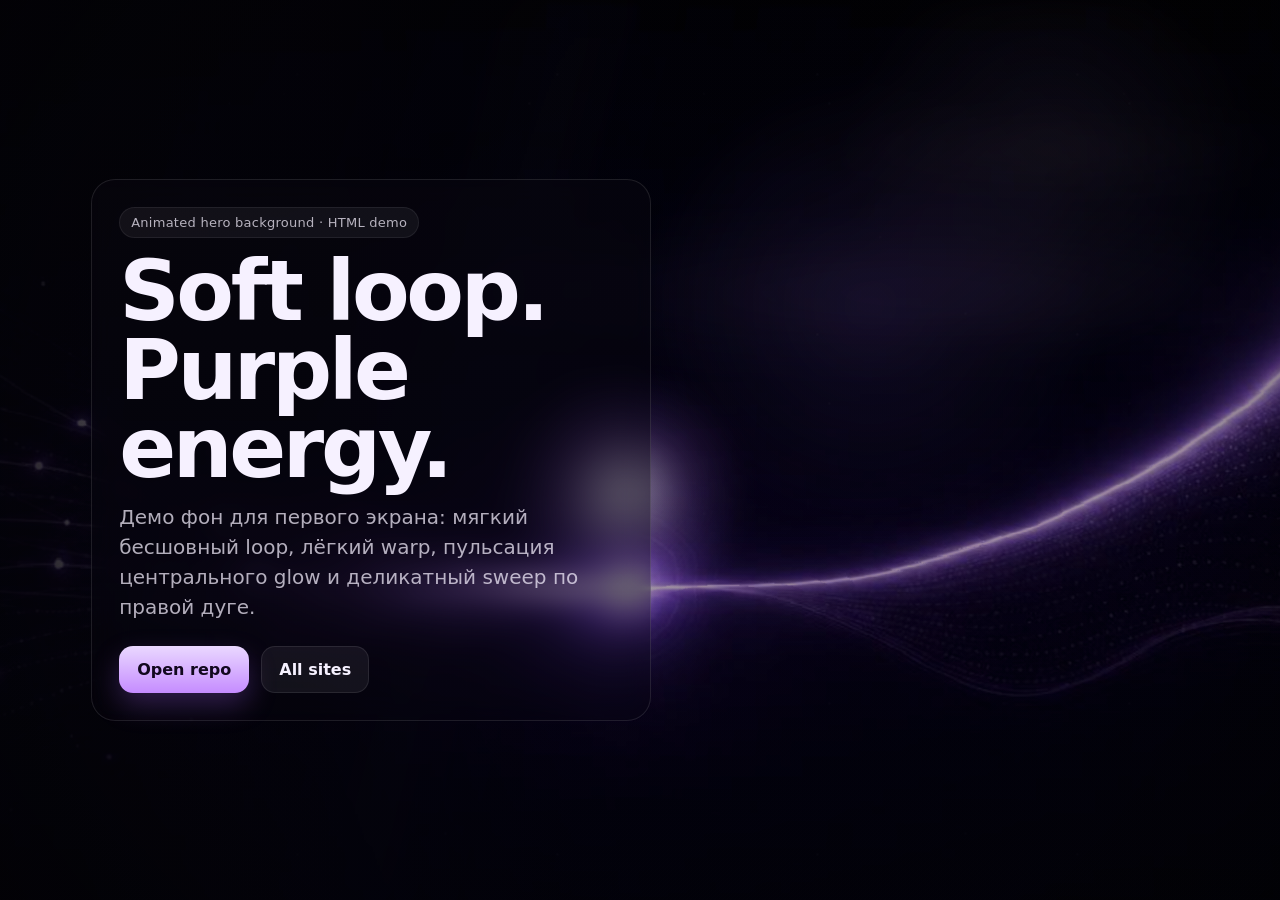
==== animated-hero-background/index.html @ c5ed8a29 "Add animated hero background demo" ====
<!DOCTYPE html>
<html lang="ru">
<head>
  <meta charset="UTF-8" />
  <meta name="viewport" content="width=device-width, initial-scale=1.0" />
  <title>Animated Hero Background</title>
  <style>
    :root {
      --hero-height: 100svh;
      --content-width: 1200px;
      --text: #f6f1ff;
      --muted: rgba(246, 241, 255, 0.72);
      --panel: rgba(7, 6, 14, 0.32);
      --border: rgba(255, 255, 255, 0.08);
    }

    * { box-sizing: border-box; }
    html, body { margin: 0; min-height: 100%; }
    body {
      background: #04030a;
      color: var(--text);
      font-family: Inter, ui-sans-serif, system-ui, -apple-system, BlinkMacSystemFont, "Segoe UI", sans-serif;
    }

    .hero {
      position: relative;
      min-height: var(--hero-height);
      overflow: hidden;
      isolation: isolate;
      background:
        radial-gradient(circle at 50% 46%, #161127 0%, #09070f 45%, #030208 100%);
    }

    .hero__bg,
    .hero__glow,
    .hero__flare,
    .hero__arc,
    .hero__sweep,
    .hero__dust,
    .hero__vignette,
    .hero__shade {
      position: absolute;
      inset: 0;
      pointer-events: none;
    }

    .hero__bg {
      background-image: url('[data-uri]');
      background-size: cover;
      background-position: center;
      transform: scale(1.035);
      filter: url(#heroWarp) saturate(1.07) contrast(1.04) brightness(0.97);
      opacity: 0.95;
      transform-origin: center center;
      will-change: transform, opacity;
    }

    .hero__glow {
      background:
        radial-gradient(circle at 48.8% 54.8%, rgba(243, 226, 255, 0.18), transparent 10%),
        radial-gradient(circle at 68% 34%, rgba(164, 108, 255, 0.14), transparent 22%),
        radial-gradient(circle at 82% 17%, rgba(215, 175, 255, 0.1), transparent 16%);
      mix-blend-mode: screen;
      opacity: 0.85;
      filter: blur(10px);
    }

    .hero__flare {
      background: radial-gradient(circle at 48.8% 54.8%, rgba(255,255,255,0.92) 0%, rgba(224,196,255,0.72) 2.2%, rgba(176,111,255,0.28) 7.2%, rgba(98,46,200,0) 14%);
      mix-blend-mode: screen;
      opacity: 0.86;
      filter: blur(10px);
      transform-origin: 48.8% 54.8%;
      will-change: transform, opacity;
    }

    .hero__arc {
      background:
        radial-gradient(120% 24% at 72% 32%, rgba(189, 136, 255, 0.16), transparent 34%),
        radial-gradient(100% 18% at 84% 16%, rgba(236, 202, 255, 0.09), transparent 20%);
      mix-blend-mode: screen;
      filter: blur(16px);
      opacity: 0.62;
      will-change: transform, opacity;
    }

    .hero__sweep {
      background: linear-gradient(112deg,
        transparent 34%,
        rgba(255,255,255,0.00) 41%,
        rgba(229,205,255,0.05) 47%,
        rgba(218,179,255,0.14) 50%,
        rgba(255,255,255,0.00) 55%,
        transparent 62%);
      mix-blend-mode: screen;
      opacity: 0.26;
      filter: blur(22px);
      transform: translateX(-24%) rotate(-8deg);
      will-change: transform, opacity;
    }

    .hero__dust {
      background-image:
        radial-gradient(circle at 15% 28%, rgba(255,255,255,0.85) 0.8px, transparent 1px),
        radial-gradient(circle at 32% 62%, rgba(220,200,255,0.72) 0.8px, transparent 1px),
        radial-gradient(circle at 68% 22%, rgba(255,255,255,0.75) 0.8px, transparent 1px),
        radial-gradient(circle at 86% 60%, rgba(220,200,255,0.7) 0.8px, transparent 1px),
        radial-gradient(circle at 77% 34%, rgba(255,255,255,0.62) 0.7px, transparent 1px);
      background-size: 260px 260px, 380px 380px, 420px 420px, 520px 520px, 300px 300px;
      mix-blend-mode: screen;
      opacity: 0.08;
      will-change: opacity, transform;
    }

    .hero__shade {
      background:
        linear-gradient(90deg, rgba(4,3,10,0.78) 0%, rgba(4,3,10,0.54) 25%, rgba(4,3,10,0.18) 45%, rgba(4,3,10,0.22) 100%),
        linear-gradient(180deg, rgba(4,3,10,0.2) 0%, rgba(4,3,10,0.02) 35%, rgba(4,3,10,0.38) 100%);
      z-index: 1;
    }

    .hero__vignette {
      background:
        radial-gradient(circle at 50% 50%, transparent 50%, rgba(0,0,0,0.08) 72%, rgba(0,0,0,0.34) 100%);
      z-index: 1;
    }

    .hero__content {
      position: relative;
      z-index: 2;
      min-height: var(--hero-height);
      max-width: var(--content-width);
      margin: 0 auto;
      padding: clamp(32px, 4vw, 64px);
      display: flex;
      align-items: center;
    }

    .hero__copy {
      width: min(560px, 100%);
      padding: clamp(18px, 2.2vw, 28px);
      border-radius: 24px;
      background: linear-gradient(180deg, rgba(9, 7, 16, 0.5), rgba(9, 7, 16, 0.28));
      backdrop-filter: blur(12px);
      box-shadow: inset 0 0 0 1px rgba(255,255,255,0.1);
    }

    .hero__eyebrow {
      display: inline-flex;
      margin-bottom: 14px;
      padding: 8px 12px;
      border-radius: 999px;
      background: rgba(255,255,255,0.05);
      box-shadow: inset 0 0 0 1px rgba(255,255,255,0.07);
      color: var(--muted);
      font-size: 13px;
      letter-spacing: 0.02em;
    }

    h1 {
      margin: 0 0 14px;
      font-size: clamp(40px, 7vw, 84px);
      line-height: 0.94;
      letter-spacing: -0.04em;
    }

    p {
      margin: 0;
      color: var(--muted);
      font-size: clamp(16px, 1.7vw, 20px);
      line-height: 1.5;
    }

    .hero__actions {
      display: flex;
      gap: 12px;
      flex-wrap: wrap;
      margin-top: 24px;
    }

    .btn {
      appearance: none;
      border: 0;
      border-radius: 14px;
      padding: 14px 18px;
      display: inline-flex;
      align-items: center;
      justify-content: center;
      text-decoration: none;
      font: inherit;
      font-weight: 600;
      cursor: pointer;
      transition: transform .2s ease, opacity .2s ease, background .2s ease;
    }

    .btn:hover { transform: translateY(-1px); }
    .btn--primary {
      color: #12081f;
      background: linear-gradient(180deg, #ead8ff, #c58cff);
      box-shadow: 0 12px 28px rgba(177, 103, 255, 0.26);
    }
    .btn--ghost {
      color: var(--text);
      background: rgba(255,255,255,0.06);
      box-shadow: inset 0 0 0 1px rgba(255,255,255,0.09);
    }

    @media (max-width: 820px) {
      .hero__bg { background-position: 58% center; }
      .hero__shade {
        background:
          linear-gradient(180deg, rgba(4,3,10,0.28) 0%, rgba(4,3,10,0.16) 34%, rgba(4,3,10,0.72) 100%),
          linear-gradient(90deg, rgba(4,3,10,0.44), rgba(4,3,10,0.12));
      }
      .hero__content { align-items: end; padding-bottom: 40px; }
      .hero__copy { width: 100%; }
    }

    @media (prefers-reduced-motion: reduce) {
      .hero__bg,
      .hero__flare,
      .hero__arc,
      .hero__sweep,
      .hero__dust {
        animation: none !important;
        transform: none !important;
      }
    }
  </style>
</head>
<body>
  <section class="hero">
    <svg width="0" height="0" aria-hidden="true" style="position:absolute">
      <filter id="heroWarp" x="-20%" y="-20%" width="140%" height="140%" color-interpolation-filters="sRGB">
        <feTurbulence id="heroNoise" type="fractalNoise" baseFrequency="0.004 0.018" numOctaves="2" seed="7" result="noise">
          <animate attributeName="baseFrequency" dur="12s" repeatCount="indefinite" values="0.004 0.018; 0.006 0.026; 0.004 0.018" />
        </feTurbulence>
        <feDisplacementMap id="heroDisplacement" in="SourceGraphic" in2="noise" scale="8" xChannelSelector="R" yChannelSelector="B" />
      </filter>
    </svg>

    <div class="hero__bg"></div>
    <div class="hero__glow"></div>
    <div class="hero__flare"></div>
    <div class="hero__arc"></div>
    <div class="hero__sweep"></div>
    <div class="hero__dust"></div>
    <div class="hero__shade"></div>
    <div class="hero__vignette"></div>

    <div class="hero__content">
      <div class="hero__copy">
        <div class="hero__eyebrow">Animated hero background · HTML demo</div>
        <h1>Soft loop.<br>Purple energy.</h1>
        <p>
          Демо фон для первого экрана: мягкий бесшовный loop, лёгкий warp,
          пульсация центрального glow и деликатный sweep по правой дуге.
        </p>
        <div class="hero__actions">
          <a class="btn btn--primary" href="https://github.com/ddudarenko-del/sites" target="_blank" rel="noreferrer">Open repo</a>
          <a class="btn btn--ghost" href="../">All sites</a>
        </div>
      </div>
    </div>
  </section>

  <script>
    const reduceMotion = window.matchMedia('(prefers-reduced-motion: reduce)').matches;

    if (!reduceMotion) {
      const LOOP = 12000;
      const bg = document.querySelector('.hero__bg');
      const flare = document.querySelector('.hero__flare');
      const arc = document.querySelector('.hero__arc');
      const sweep = document.querySelector('.hero__sweep');
      const dust = document.querySelector('.hero__dust');
      const displacement = document.getElementById('heroDisplacement');

      const easeInOutSine = (x) => -(Math.cos(Math.PI * x) - 1) / 2;

      function tick(now) {
        const t = (now % LOOP) / LOOP;
        const pulse = 0.5 + 0.5 * Math.sin(t * Math.PI * 2);
        const pulse2 = 0.5 + 0.5 * Math.sin(t * Math.PI * 2 + Math.PI * 0.65);
        const pulse3 = 0.5 + 0.5 * Math.sin(t * Math.PI * 4 + Math.PI * 0.2);
        const smooth = easeInOutSine(t);

        displacement.setAttribute('scale', (6.4 + pulse * 3.6).toFixed(2));
        bg.style.transform = `scale(${1.028 + pulse * 0.012}) translate3d(${(pulse2 - 0.5) * 1.2}px, ${(pulse - 0.5) * 0.8}px, 0)`;
        flare.style.opacity = (0.54 + pulse * 0.34).toFixed(3);
        flare.style.transform = `scale(${0.98 + pulse * 0.08})`;
        arc.style.opacity = (0.34 + pulse2 * 0.25).toFixed(3);
        arc.style.transform = `translate3d(${(pulse - 0.5) * 7}px, ${(pulse2 - 0.5) * -8}px, 0) scale(${0.992 + pulse2 * 0.03})`;
        sweep.style.opacity = (0.12 + pulse3 * 0.17).toFixed(3);
        sweep.style.transform = `translateX(${(-26 + smooth * 52).toFixed(2)}%) rotate(-8deg)`;
        dust.style.opacity = (0.045 + pulse3 * 0.03).toFixed(3);
        dust.style.transform = `translate3d(${(pulse2 - 0.5) * 4}px, ${(pulse3 - 0.5) * -3}px, 0)`;

        requestAnimationFrame(tick);
      }

      requestAnimationFrame(tick);
    }
  </script>
</body>
</html>
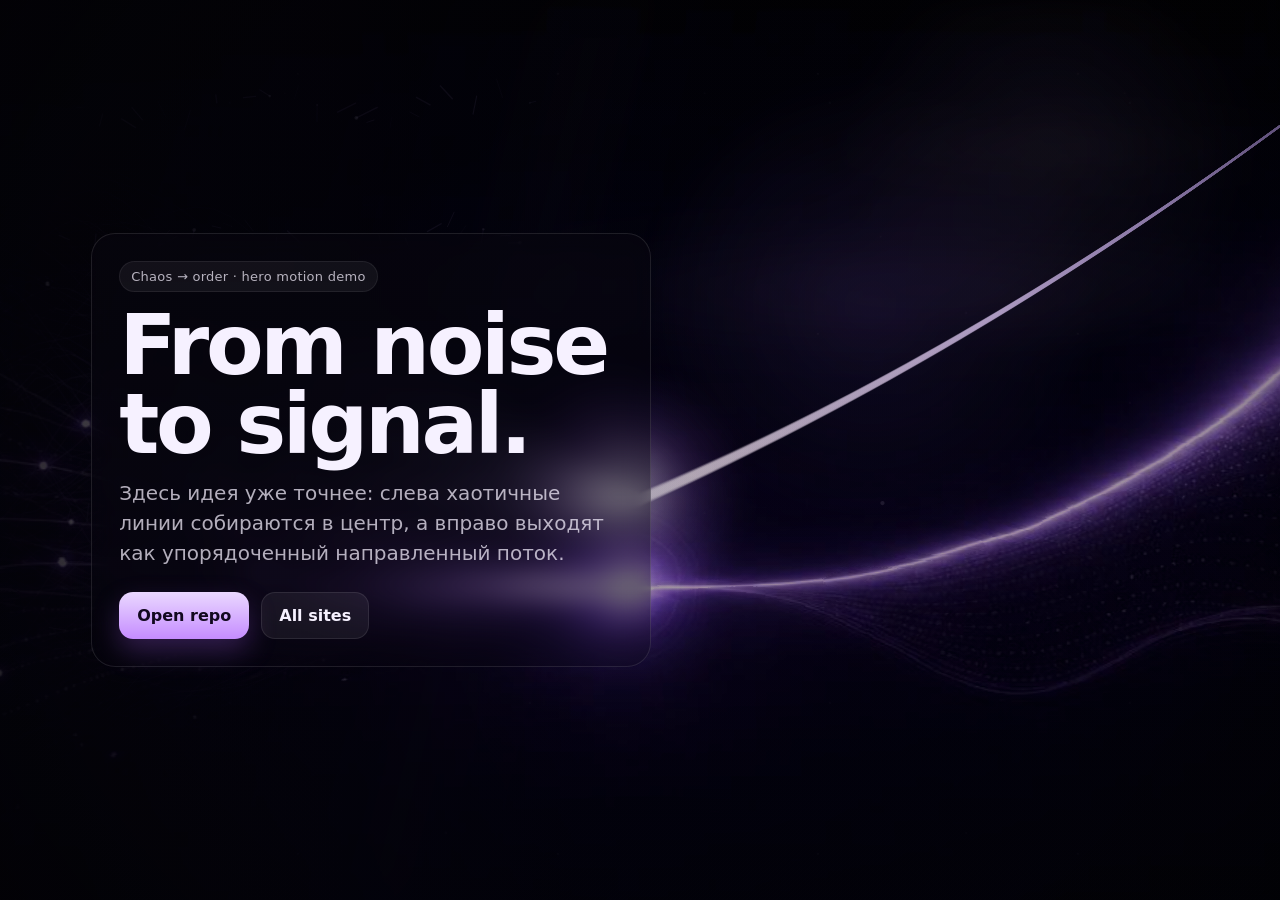
==== commit f251f92e: "Refine animated hero concept flow" ====
--- a/animated-hero-background/index.html
+++ b/animated-hero-background/index.html
@@ -32,6 +32,7 @@
     }
 
     .hero__bg,
+    .hero__flow,
     .hero__glow,
     .hero__flare,
     .hero__arc,
@@ -53,6 +54,14 @@
       opacity: 0.95;
       transform-origin: center center;
       will-change: transform, opacity;
+    }
+
+    .hero__flow {
+      width: 100%;
+      height: 100%;
+      mix-blend-mode: screen;
+      opacity: 0.96;
+      z-index: 0;
     }
 
     .hero__glow {
@@ -240,6 +249,7 @@
     </svg>
 
     <div class="hero__bg"></div>
+    <canvas class="hero__flow" aria-hidden="true"></canvas>
     <div class="hero__glow"></div>
     <div class="hero__flare"></div>
     <div class="hero__arc"></div>
@@ -250,11 +260,11 @@
 
     <div class="hero__content">
       <div class="hero__copy">
-        <div class="hero__eyebrow">Animated hero background · HTML demo</div>
-        <h1>Soft loop.<br>Purple energy.</h1>
+        <div class="hero__eyebrow">Chaos → order · hero motion demo</div>
+        <h1>From noise<br>to signal.</h1>
         <p>
-          Демо фон для первого экрана: мягкий бесшовный loop, лёгкий warp,
-          пульсация центрального glow и деликатный sweep по правой дуге.
+          Здесь идея уже точнее: слева хаотичные линии собираются в центр,
+          а вправо выходят как упорядоченный направленный поток.
         </p>
         <div class="hero__actions">
           <a class="btn btn--primary" href="https://github.com/ddudarenko-del/sites" target="_blank" rel="noreferrer">Open repo</a>
@@ -270,13 +280,151 @@
     if (!reduceMotion) {
       const LOOP = 12000;
       const bg = document.querySelector('.hero__bg');
+      const flow = document.querySelector('.hero__flow');
       const flare = document.querySelector('.hero__flare');
       const arc = document.querySelector('.hero__arc');
       const sweep = document.querySelector('.hero__sweep');
       const dust = document.querySelector('.hero__dust');
       const displacement = document.getElementById('heroDisplacement');
+      const ctx = flow.getContext('2d');
 
       const easeInOutSine = (x) => -(Math.cos(Math.PI * x) - 1) / 2;
+      const lerp = (a, b, t) => a + (b - a) * t;
+      const quad = (a, b, c, t) => {
+        const mt = 1 - t;
+        return mt * mt * a + 2 * mt * t * b + t * t * c;
+      };
+
+      const lines = Array.from({ length: 96 }, (_, i) => {
+        const spread = i / 95;
+        const focus = 1 - Math.abs(spread - 0.5) * 2;
+        return {
+          seed: i * 0.73 + 1.2,
+          y0: 0.16 + spread * 0.68,
+          chaos: 24 + focus * 34,
+          width: 0.72 + focus * 1.2,
+          alpha: 0.06 + focus * 0.24,
+          band: (spread - 0.5) * 2
+        };
+      });
+
+      const chaosBits = Array.from({ length: 110 }, (_, i) => ({
+        seed: i * 0.47 + 0.9,
+        x: 0.05 + (i % 22) / 22 * 0.38,
+        y: 0.12 + Math.floor(i / 22) / 5 * 0.72,
+        len: 8 + (i % 7) * 2.1,
+        alpha: 0.045 + (i % 5) * 0.012
+      }));
+
+      function resizeFlow() {
+        const dpr = Math.min(window.devicePixelRatio || 1, 2);
+        const rect = flow.getBoundingClientRect();
+        flow.width = Math.round(rect.width * dpr);
+        flow.height = Math.round(rect.height * dpr);
+        ctx.setTransform(dpr, 0, 0, dpr, 0, 0);
+      }
+
+      function drawFlow(t, pulse, pulse2) {
+        const w = flow.clientWidth;
+        const h = flow.clientHeight;
+        if (!w || !h) return;
+
+        ctx.clearRect(0, 0, w, h);
+        ctx.lineCap = 'round';
+        ctx.lineJoin = 'round';
+
+        const centerX = w * 0.53;
+        const centerY = h * 0.555;
+        const cp1x = w * 0.73;
+        const cp1y = h * 0.40;
+        const endX = w * 0.96;
+        const endY = h * 0.14;
+
+        chaosBits.forEach((bit) => {
+          const drift = 0.5 + 0.5 * Math.sin(t * Math.PI * 2 + bit.seed * 2.7);
+          const x1 = bit.x * w + Math.sin(t * Math.PI * 2 + bit.seed) * 10;
+          const y1 = bit.y * h + Math.cos(t * Math.PI * 3 + bit.seed * 1.3) * 12;
+          const angle = Math.sin(t * Math.PI * 2 + bit.seed * 4.1) * 1.8 + bit.seed;
+          const x2 = x1 + Math.cos(angle) * bit.len * (0.7 + drift * 0.5);
+          const y2 = y1 + Math.sin(angle) * bit.len;
+          ctx.beginPath();
+          ctx.strokeStyle = `rgba(198, 167, 255, ${(bit.alpha + drift * 0.03).toFixed(3)})`;
+          ctx.lineWidth = 0.75 + drift * 0.65;
+          ctx.moveTo(x1, y1);
+          ctx.lineTo(x2, y2);
+          ctx.stroke();
+
+          if (bit.seed % 1 < 0.18) {
+            ctx.beginPath();
+            ctx.fillStyle = `rgba(239, 227, 255, ${(bit.alpha + drift * 0.08).toFixed(3)})`;
+            ctx.arc(x1, y1, 0.8 + drift * 1.2, 0, Math.PI * 2);
+            ctx.fill();
+          }
+        });
+
+        lines.forEach((line, index) => {
+          ctx.beginPath();
+          const gradient = ctx.createLinearGradient(0, 0, w, 0);
+          gradient.addColorStop(0, `rgba(184, 148, 255, ${(line.alpha * 0.08).toFixed(3)})`);
+          gradient.addColorStop(0.38, `rgba(205, 176, 255, ${(line.alpha * 0.75).toFixed(3)})`);
+          gradient.addColorStop(0.54, `rgba(255, 238, 255, ${(line.alpha * 1.45).toFixed(3)})`);
+          gradient.addColorStop(1, `rgba(202, 170, 255, ${(line.alpha * 0.88).toFixed(3)})`);
+          ctx.strokeStyle = gradient;
+          ctx.lineWidth = line.width;
+
+          const points = 72;
+          for (let s = 0; s <= points; s++) {
+            const p = s / points;
+            const x = p * w;
+            let y;
+
+            if (p < 0.5) {
+              const lp = p / 0.5;
+              const startY = line.y0 * h;
+              const convergence = Math.pow(lp, 1.18);
+              const chaotic = (
+                Math.sin((lp * 8.8) + t * Math.PI * 2 + line.seed * 1.7) +
+                0.65 * Math.sin((lp * 15.6) - t * Math.PI * 4 + line.seed * 2.8) +
+                0.42 * Math.sin((lp * 24.0) + t * Math.PI * 6 + line.seed * 0.9)
+              );
+              const turbulence = Math.sin((lp * 5.2) - t * Math.PI * 3 + line.seed * 4.2) * line.band * 7;
+              const amp = line.chaos * Math.pow(1 - lp, 1.02);
+              const inwardBend = Math.sin(lp * Math.PI) * line.band * 12;
+              y = lerp(startY, centerY + line.band * 4, convergence) + chaotic * amp + turbulence * (1 - lp) + inwardBend;
+            } else {
+              const rp = (p - 0.5) / 0.5;
+              const orderedY = quad(centerY, cp1y, endY, rp);
+              const orderedX = quad(centerX, cp1x, endX, rp);
+              const tighten = 1 - Math.pow(rp, 0.72);
+              const microWave = Math.sin((rp * 9.5) + t * Math.PI * 2 + line.seed) * (1.6 + line.alpha * 3.5) * tighten;
+              const finalBand = line.band * (5.2 * tighten + 0.75);
+              y = orderedY + finalBand + microWave;
+              const orderedPull = orderedX - x;
+              if (Math.abs(orderedPull) > 0.1) {
+                // bias segment spacing toward the ordered arc without changing the actual sampled x too aggressively
+              }
+            }
+
+            if (s === 0) ctx.moveTo(x, y);
+            else ctx.lineTo(x, y);
+          }
+          ctx.stroke();
+
+          if (index % 10 === 0) {
+            const pulseT = (t + line.seed * 0.13) % 1;
+            const pulseX = lerp(w * 0.04, centerX + w * 0.16, pulseT);
+            const pulseY = lerp(line.y0 * h, centerY + line.band * 4, Math.min(pulseT * 1.25, 1));
+            const r = 0.8 + pulse * 1.4;
+            ctx.beginPath();
+            ctx.fillStyle = `rgba(239, 227, 255, ${(0.10 + pulse2 * 0.34).toFixed(3)})`;
+            ctx.arc(pulseX, pulseY, r, 0, Math.PI * 2);
+            ctx.fill();
+          }
+        });
+      }
+
+      resizeFlow();
+      window.addEventListener('resize', resizeFlow);
 
       function tick(now) {
         const t = (now % LOOP) / LOOP;
@@ -285,17 +433,18 @@
         const pulse3 = 0.5 + 0.5 * Math.sin(t * Math.PI * 4 + Math.PI * 0.2);
         const smooth = easeInOutSine(t);
 
-        displacement.setAttribute('scale', (6.4 + pulse * 3.6).toFixed(2));
-        bg.style.transform = `scale(${1.028 + pulse * 0.012}) translate3d(${(pulse2 - 0.5) * 1.2}px, ${(pulse - 0.5) * 0.8}px, 0)`;
-        flare.style.opacity = (0.54 + pulse * 0.34).toFixed(3);
-        flare.style.transform = `scale(${0.98 + pulse * 0.08})`;
-        arc.style.opacity = (0.34 + pulse2 * 0.25).toFixed(3);
-        arc.style.transform = `translate3d(${(pulse - 0.5) * 7}px, ${(pulse2 - 0.5) * -8}px, 0) scale(${0.992 + pulse2 * 0.03})`;
-        sweep.style.opacity = (0.12 + pulse3 * 0.17).toFixed(3);
-        sweep.style.transform = `translateX(${(-26 + smooth * 52).toFixed(2)}%) rotate(-8deg)`;
-        dust.style.opacity = (0.045 + pulse3 * 0.03).toFixed(3);
-        dust.style.transform = `translate3d(${(pulse2 - 0.5) * 4}px, ${(pulse3 - 0.5) * -3}px, 0)`;
-
+        displacement.setAttribute('scale', (5.8 + pulse * 2.8).toFixed(2));
+        bg.style.transform = `scale(${1.022 + pulse * 0.01}) translate3d(${(pulse2 - 0.5) * 1.1}px, ${(pulse - 0.5) * 0.6}px, 0)`;
+        flare.style.opacity = (0.52 + pulse * 0.28).toFixed(3);
+        flare.style.transform = `scale(${0.985 + pulse * 0.065})`;
+        arc.style.opacity = (0.30 + pulse2 * 0.20).toFixed(3);
+        arc.style.transform = `translate3d(${(pulse - 0.5) * 5}px, ${(pulse2 - 0.5) * -6}px, 0) scale(${0.994 + pulse2 * 0.024})`;
+        sweep.style.opacity = (0.10 + pulse3 * 0.12).toFixed(3);
+        sweep.style.transform = `translateX(${(-20 + smooth * 40).toFixed(2)}%) rotate(-8deg)`;
+        dust.style.opacity = (0.04 + pulse3 * 0.025).toFixed(3);
+        dust.style.transform = `translate3d(${(pulse2 - 0.5) * 3}px, ${(pulse3 - 0.5) * -2}px, 0)`;
+
+        drawFlow(t, pulse, pulse2);
         requestAnimationFrame(tick);
       }
 
